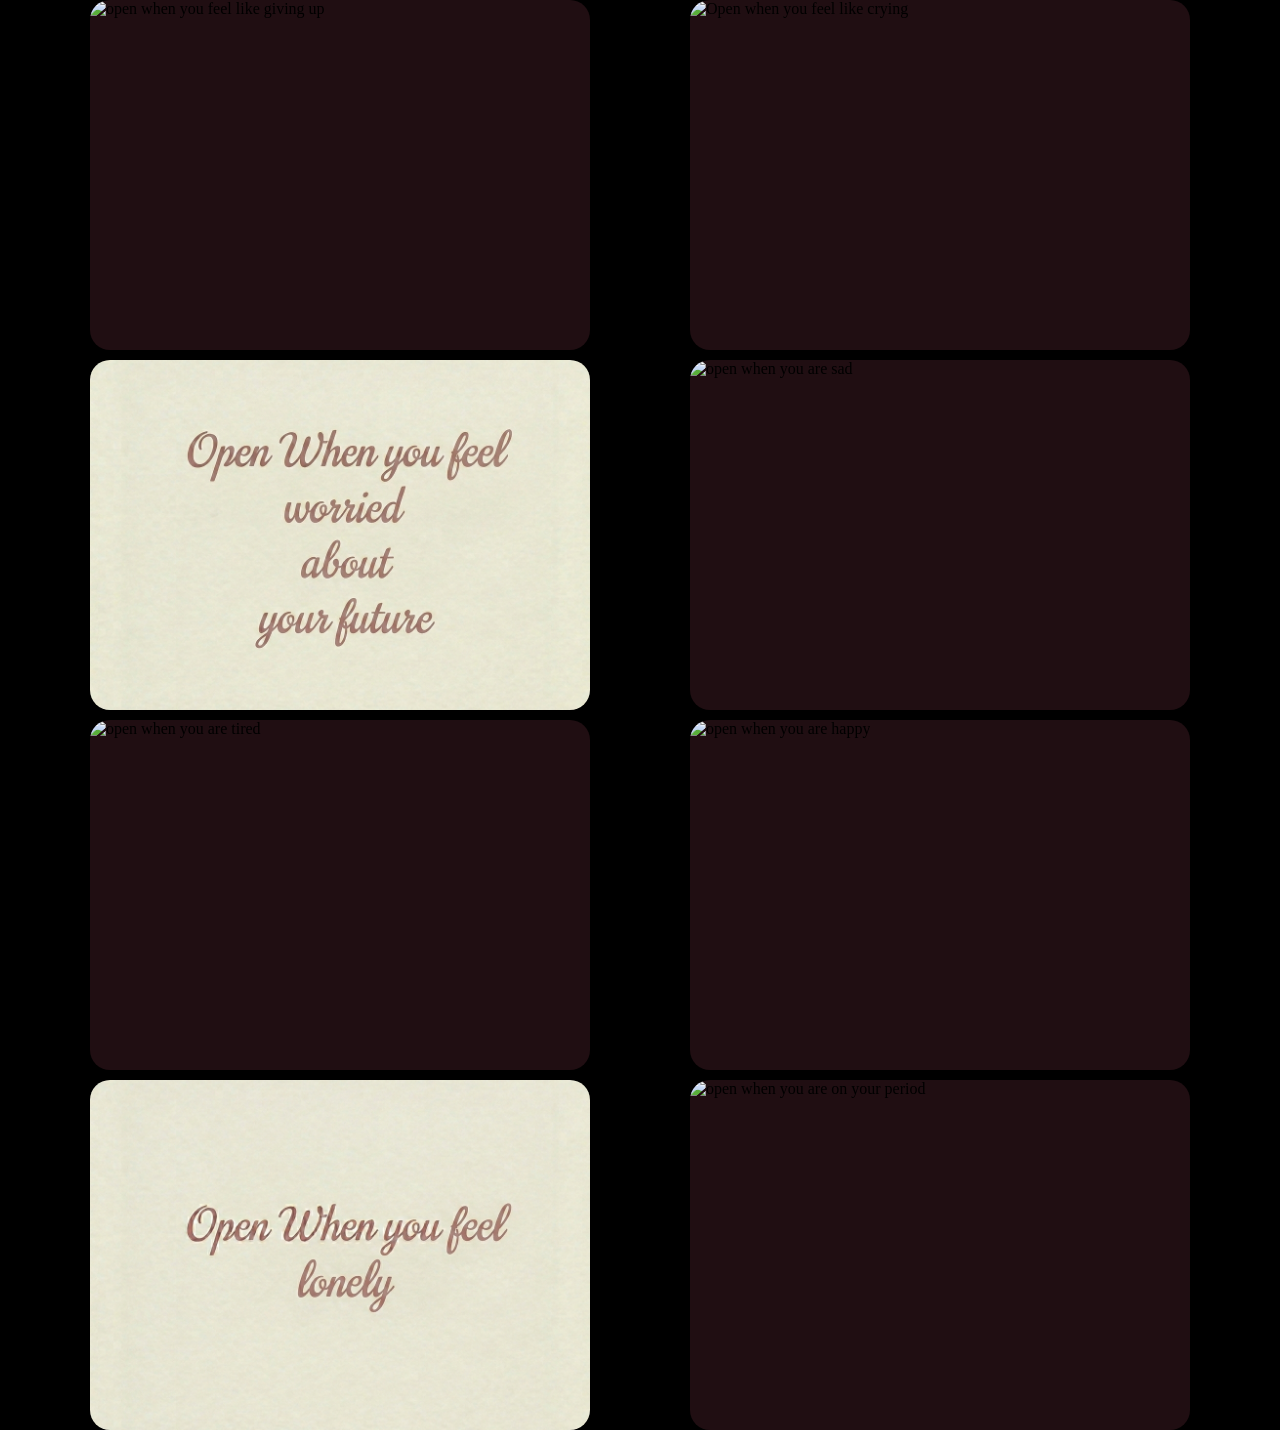
==== index.html @ acc2bc00 "Fix formatting issues in index.html" ====
<!DOCTYPE html>
<html lang="en">
<head>
    <meta charset="UTF-8">
    <meta name="viewport" content="width=device-width, initial-scale=1.0">
    <title>Document</title>
    <link rel="stylesheet" href="./style.css">
</head>
<body>
   <main>
      <div class="card">
        <img src="1772184382899.pnga" alt="open when you feel like giving up">
        <div class="bottom">
        </div>
        <div class="letter">
            <div class="lettercontent">
                <h3>Hey Love</h3>
                <a href="./giving.html" target="_blank">
                <button>Click Here</button>
            </a>
            </div>
        </div>
      </div>








      <div class="card">
        <img src="" alt="Open when you feel like crying">
        <div class="bottom">
            
        </div>
        <div class="letter">
            <div class="lettercontent">
                <h3>Hey Love</h3>
                <a href="./crying.html" target="_blank">
                <button>Click Here</button>
            </a>
                
            </div>
        </div>
      </div>







      <div class="card">
        <img src="1772184316194.png" alt="Open when you feel worried about your future">
        <div class="bottom">
            
        </div>
        <div class="letter">
            <div class="lettercontent">
                <h3>Hey Love</h3>
                <a href="./worried.html" target="_blank">
                <button>Click Here</button>
            </a>
                
            </div>
        </div>
      </div>







      <div class="card">
        <img src="" alt="open when you are sad">
        <div class="bottom">
           
        </div>
        <div class="letter">
            <div class="lettercontent">
                <h3>Hey Love</h3>
                <a href="./sad.html" target="_blank">
                    <button>Click Here</button>
                </a>
            </div>
        </div>
      </div>






      <div class="card">
        <img src="" alt="open when you are tired">
        <div class="bottom">
          
        </div>
        <div class="letter">
            <div class="lettercontent">
                <h3>Hey Love</h3>
                <a href="./tired.html" target="_blank">
                    <button>Click Here</button>
                </a>
            </div>
        </div>
      </div>






      <div class="card">
        <img src="" alt="open when you are happy">
        <div class="bottom">
        </div>
        <div class="letter">
            <div class="lettercontent">
                <h3>Hey Love</h3>
                <a href="./happy.html" target="_blank">
                    <button>Click Here</button>
                </a>
            </div>
        </div>
      </div>





      <div class="card">
        <img src="1772184332953.png" alt="open when you feel lonely">
        <div class="bottom">
        </div>
        <div class="letter">
            <div class="lettercontent">
                <h3>Hey Love</h3>
                <a href="./lonely.html">
                    <button>Click Here</button>
                </a>
            </div>
        </div>
      </div>

      <div class="card">
        <img src="" alt="open when you are on your period">
        <div class="bottom">
        </div>
        <div class="letter">
            <div class="lettercontent">
                <h3>Hey Love</h3>
                <a href="./period.html" target="_blank">
                    <button>Click Here</button>
                </a>
            </div>
        </div>
      </div>

     
    
    
    

   </main>
</body>

</html>
---- style.css ----
*{
  margin: 0;
  padding: 0;
  box-sizing: border-box;
}
html, body { height: 100%;
width: 100%;}



main{min-height: 100vh;
  width: 100%;
  display: flex;
  flex-direction: row;
  flex-wrap: wrap;
  justify-content: space-evenly;
  gap: 10px;
  background-color: black;
}
  

  .card { height: 350px;
         width: 500px;
         background-color: rgb(32, 14, 18);
         position: relative;
         border-radius: 20px;
         overflow: hidden;
  }
  .card img{ height: 100%;
  width: 100%;
  object-fit: cover;
  object-position: center;
  transition: transform 0.5s ease;
  }
  .card:hover img{transform: scale(1.1);}
  
  .bottom{ height: 40%;
  width: 100%;
  background: linear-gradient(transparent,black )   ;
  text-align: center;
  padding: 20px;
  font-size: medium;
  position: absolute;
  bottom: -100%;
  transition: all ease 1s;}
  .bottom p {
      color: white;
  }
  .card:hover .bottom{
      bottom: 0%;
  
  }

  .letter {
    position: absolute;
    top: 0;
    left: 0;
    width: 100%;
    height: 100%;
    background-color: rgba(0, 0, 0, 0.8); /* Dark overlay to make text pop */
    display: flex;
    flex-direction: column;
    align-items: center;
    justify-content: center;
    gap: 15px;
    
    /* Initial State: Hidden */
    opacity: 0;
    transition: all 0.5s ease;
    z-index: 10;
  }
  
  .letter h3 {
    color: white;
    font-family: 'Times New Roman', Times, serif;
    font-size: 1.8rem;
    transform: translateY(-20px);
    transition: transform 0.5s ease;
  }
  
  /* The "Click Here" Button Style */
  .letter button {
    padding: 10px 25px;
    border: none;
    border-radius: 50px;
    background-color: rgb(187, 60, 94);
    color: white;
    font-weight: bold;
    cursor: pointer;
    transition: scale 0.3s ease;
  }
  
  .letter button:hover {
    transform: scale(1.1);
    background-color: white;
    color: rgb(187, 60, 94);
  }
  
  /* Hover Trigger */
  .card:hover .letter {
    opacity: 1;
  }
  
  .card:hover .letter h3 {
    transform: translateY(0);
  }
  





  





  @media (max-width: 600px) {
    .card {
      width: 90%;      /* Takes up most of the phone screen width */
      height: 250px;   /* Makes them a bit shorter so you can see more cards */
    }
  
    main {
      padding: 10px;   /* Reduces space on the sides for small screens */
      gap: 15px;
    }
  }
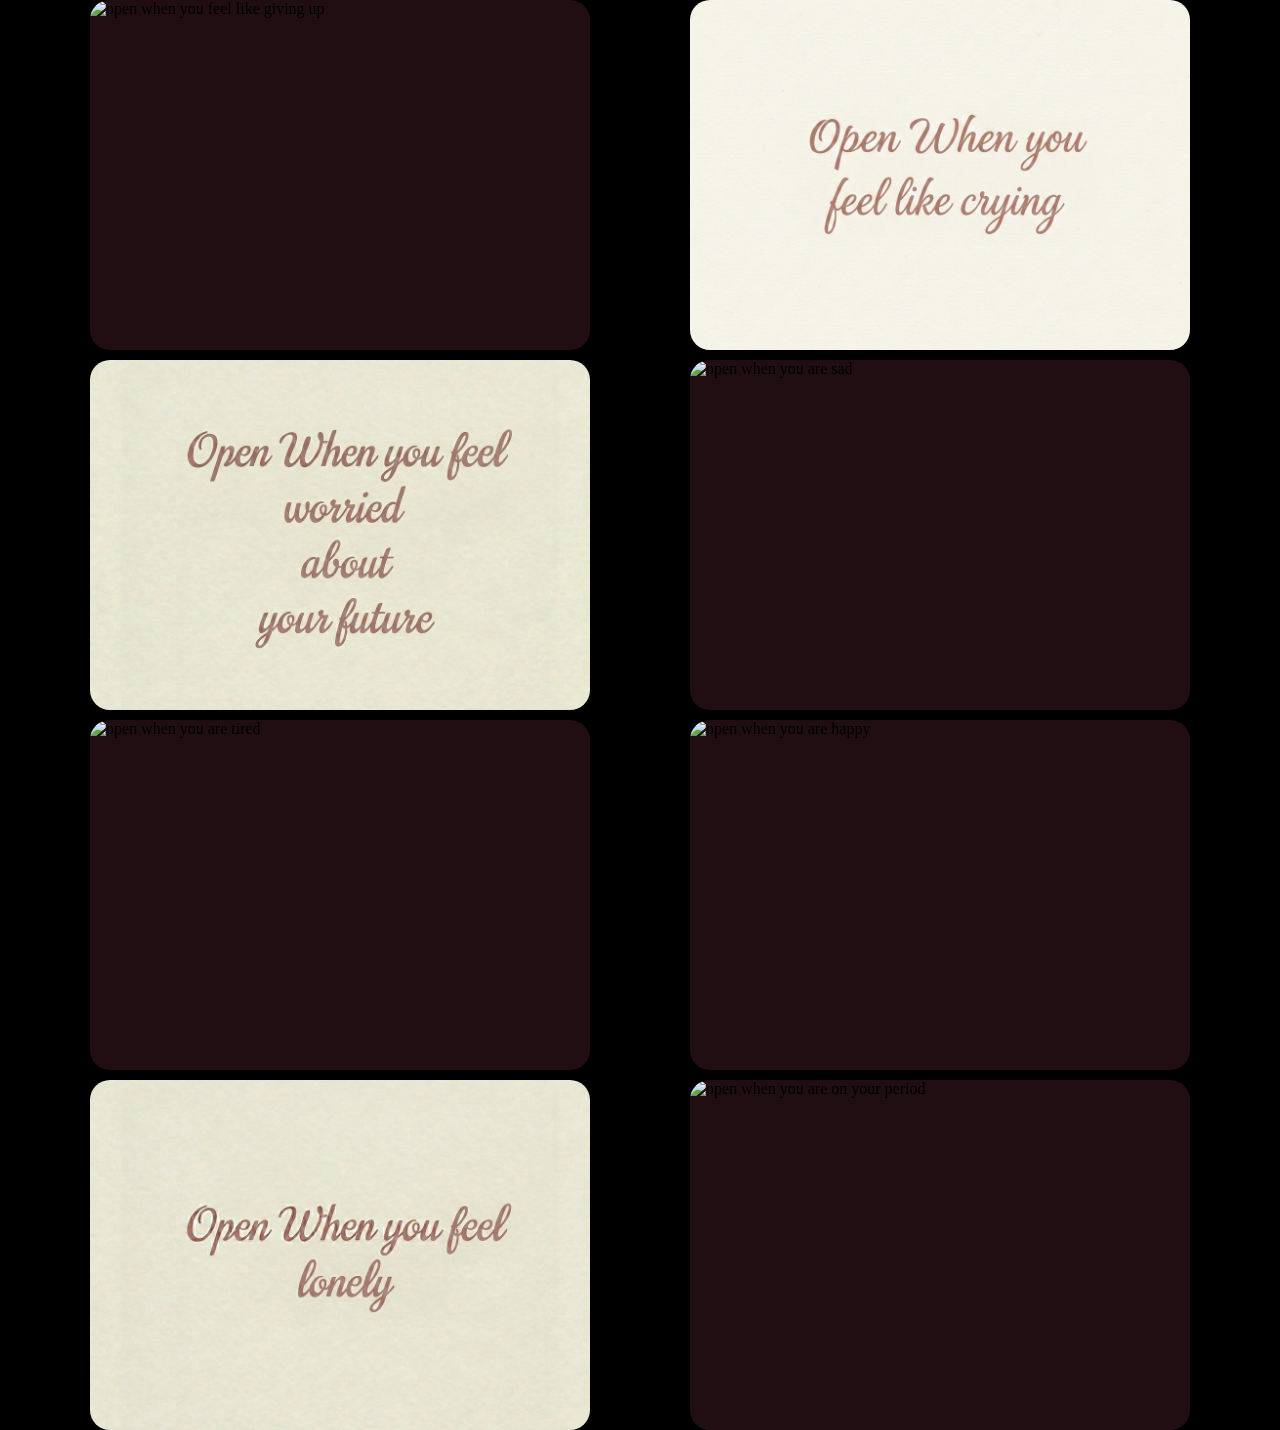
==== commit 0185c646: "Fix HTML structure and update image sources" ====
--- a/index.html
+++ b/index.html
@@ -30,7 +30,7 @@
 
 
       <div class="card">
-        <img src="" alt="Open when you feel like crying">
+        <img src="1772184414930.png" alt="Open when you feel like crying">
         <div class="bottom">
             
         </div>
@@ -172,3 +172,4 @@
 
 
 
+
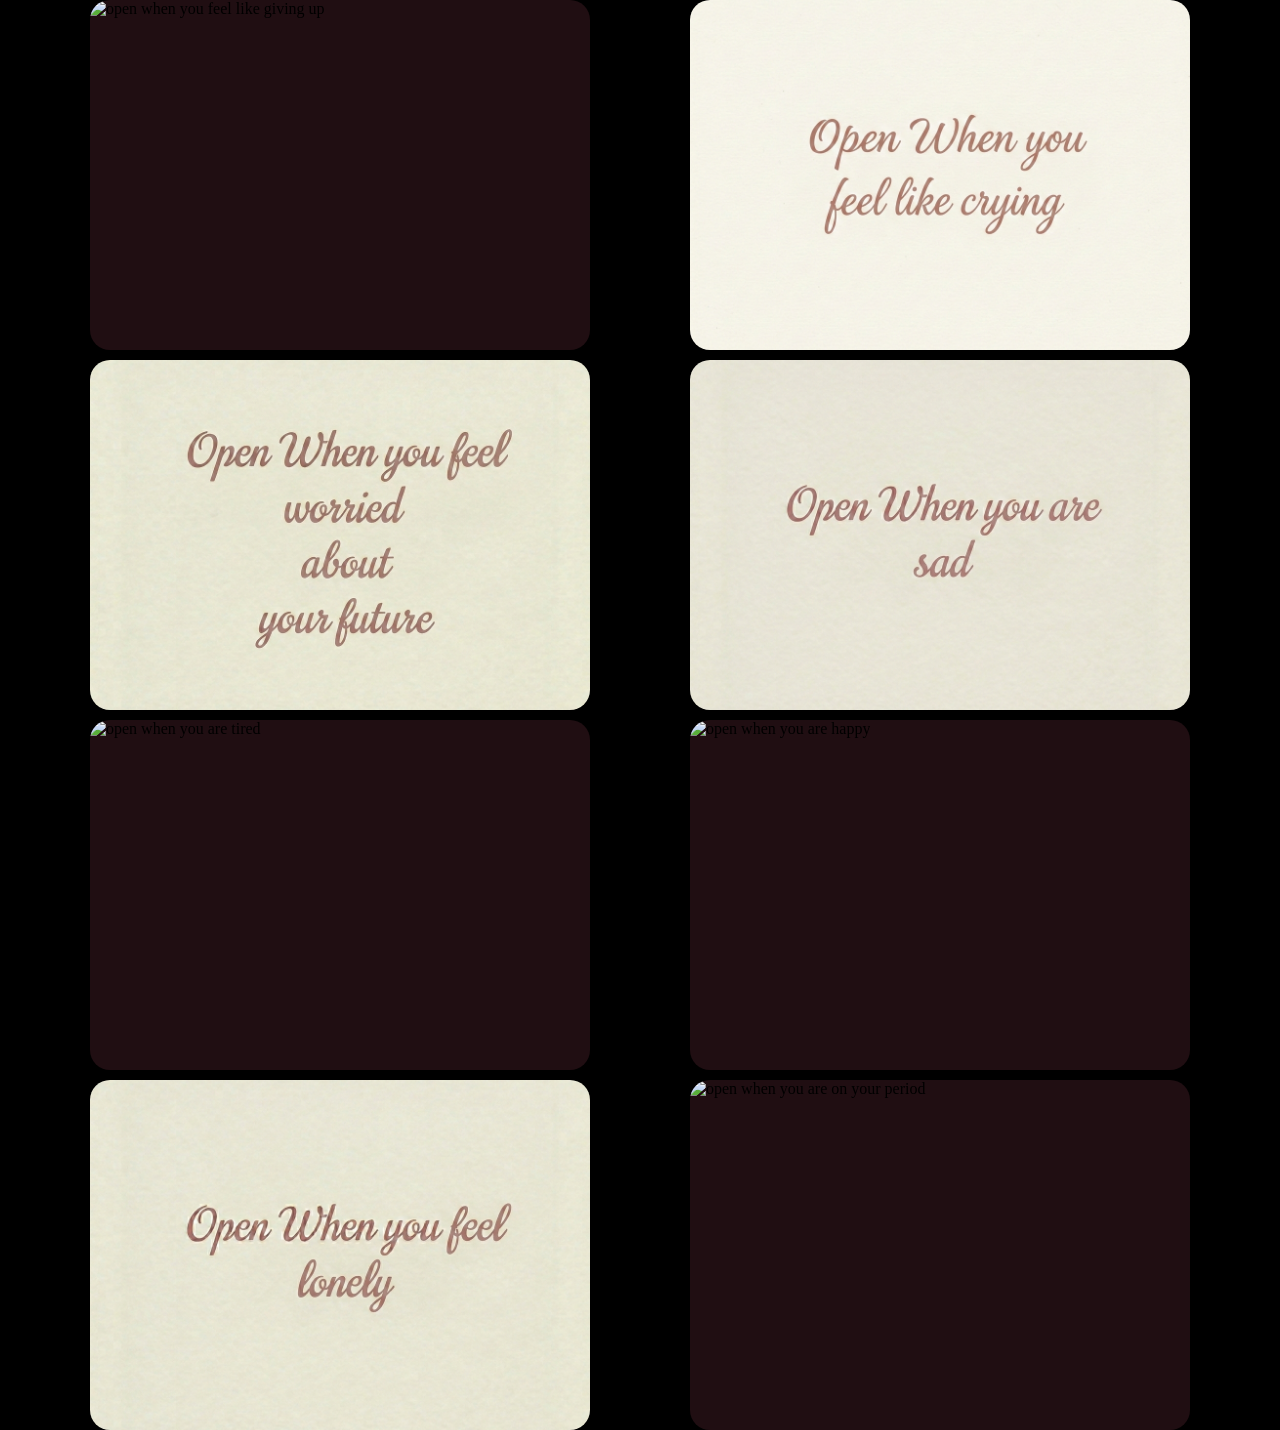
==== commit c022ba13: "Fix formatting issues in index.html" ====
--- a/index.html
+++ b/index.html
@@ -74,7 +74,7 @@
 
 
       <div class="card">
-        <img src="" alt="open when you are sad">
+        <img src="1772184363094.png" alt="open when you are sad">
         <div class="bottom">
            
         </div>
@@ -173,3 +173,4 @@
 
 
 
+
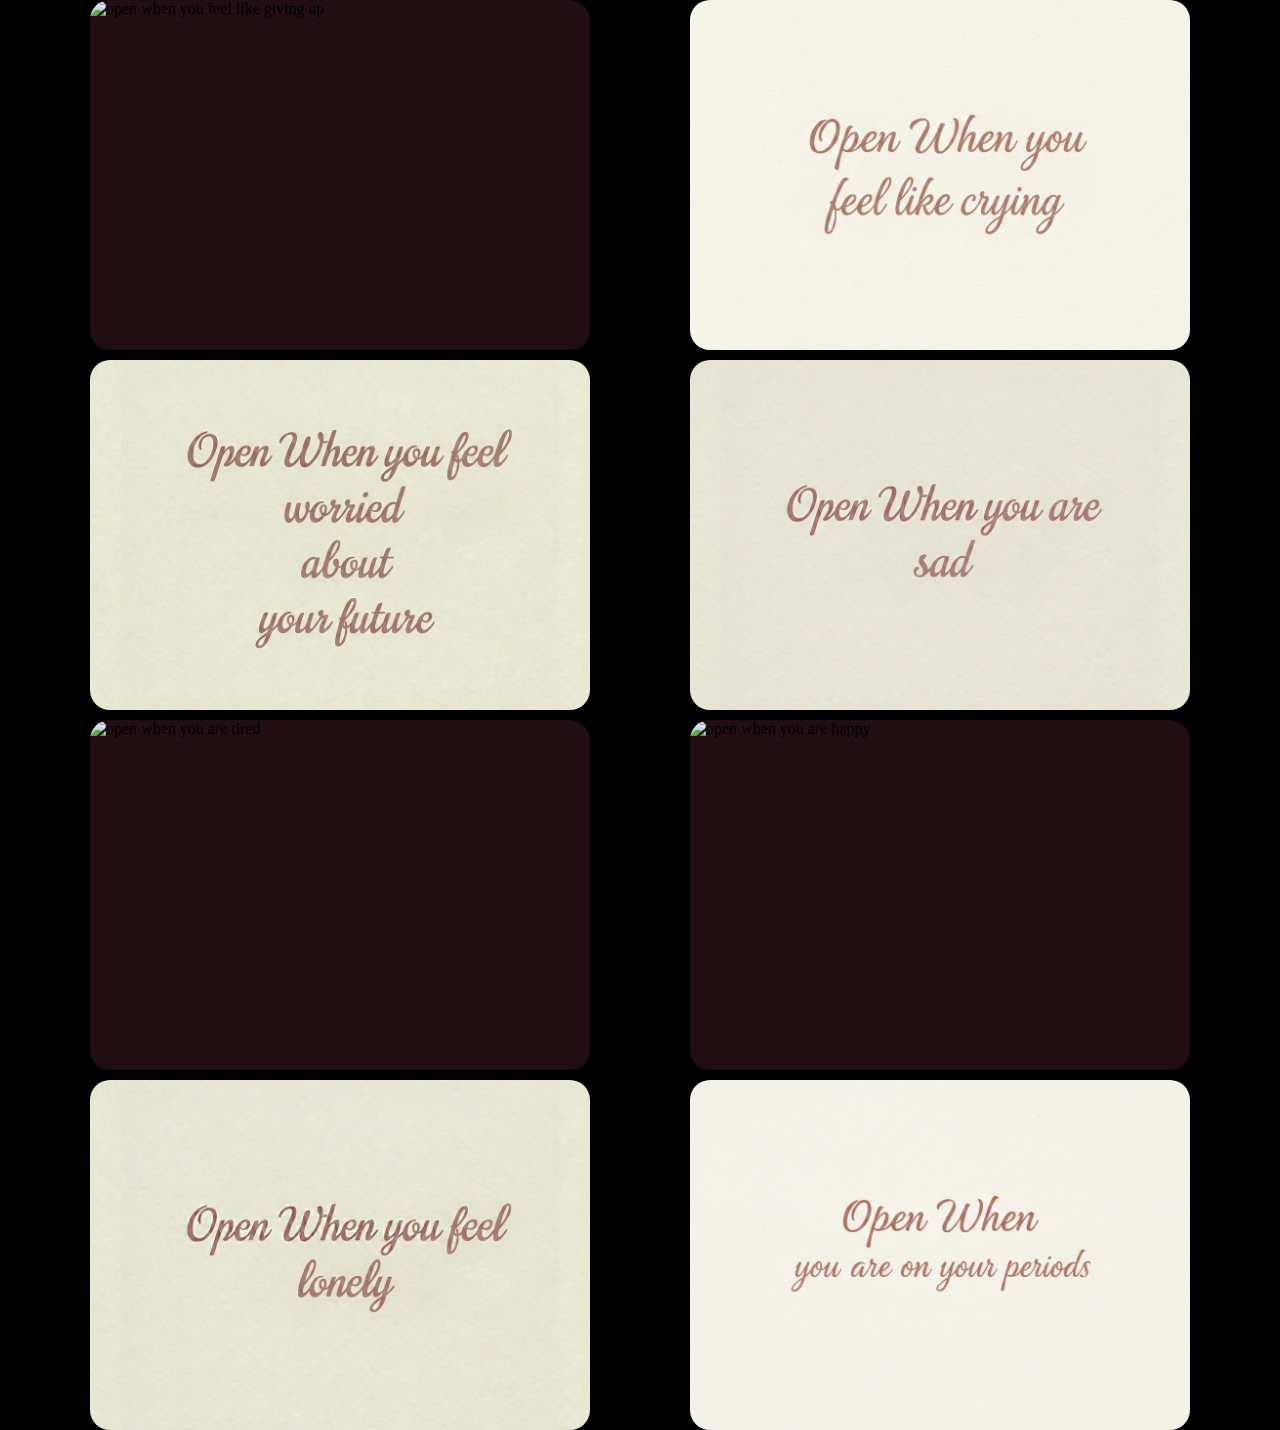
==== commit 946a3fea: "Fix formatting issues in index.html" ====
--- a/index.html
+++ b/index.html
@@ -146,7 +146,7 @@
       </div>
 
       <div class="card">
-        <img src="" alt="open when you are on your period">
+        <img src="Gemini_Generated_Image_ongn16ongn16ongn.png" alt="open when you are on your period">
         <div class="bottom">
         </div>
         <div class="letter">
@@ -174,3 +174,4 @@
 
 
 
+
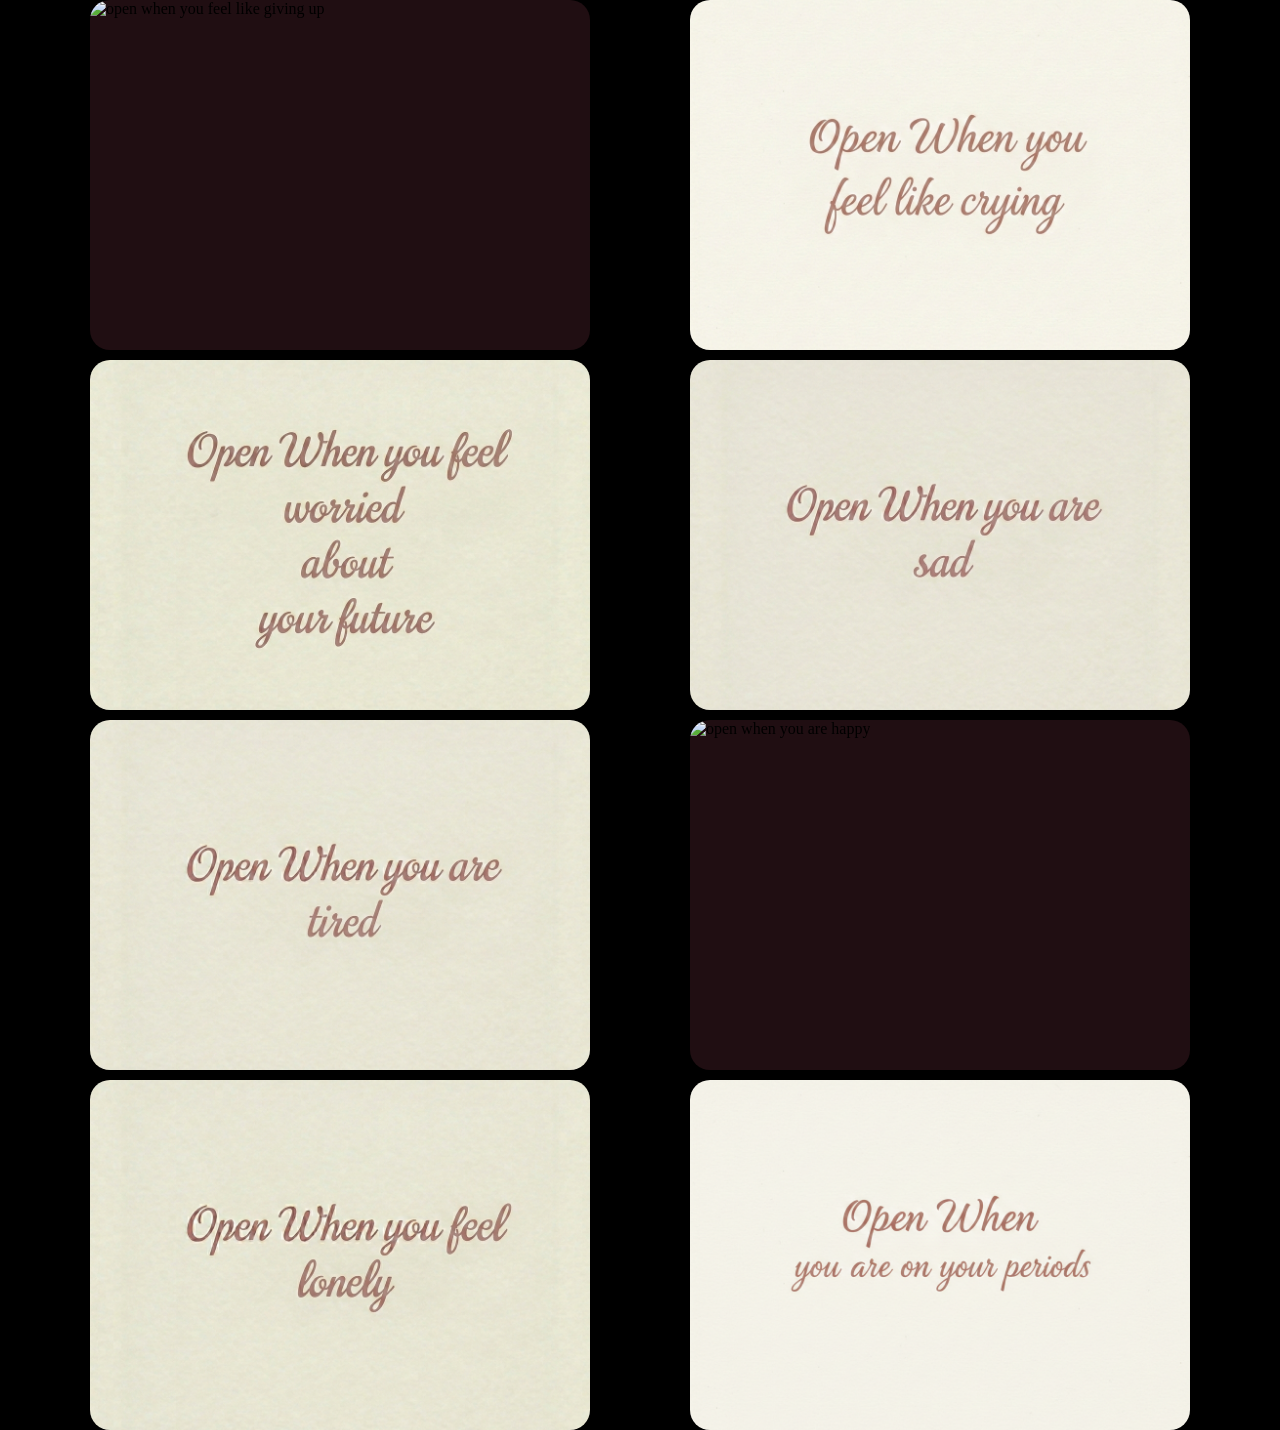
==== commit 93533829: "Fix formatting issues in index.html" ====
--- a/index.html
+++ b/index.html
@@ -94,7 +94,7 @@
 
 
       <div class="card">
-        <img src="" alt="open when you are tired">
+        <img src="1772184347523.png" alt="open when you are tired">
         <div class="bottom">
           
         </div>
@@ -175,3 +175,4 @@
 
 
 
+
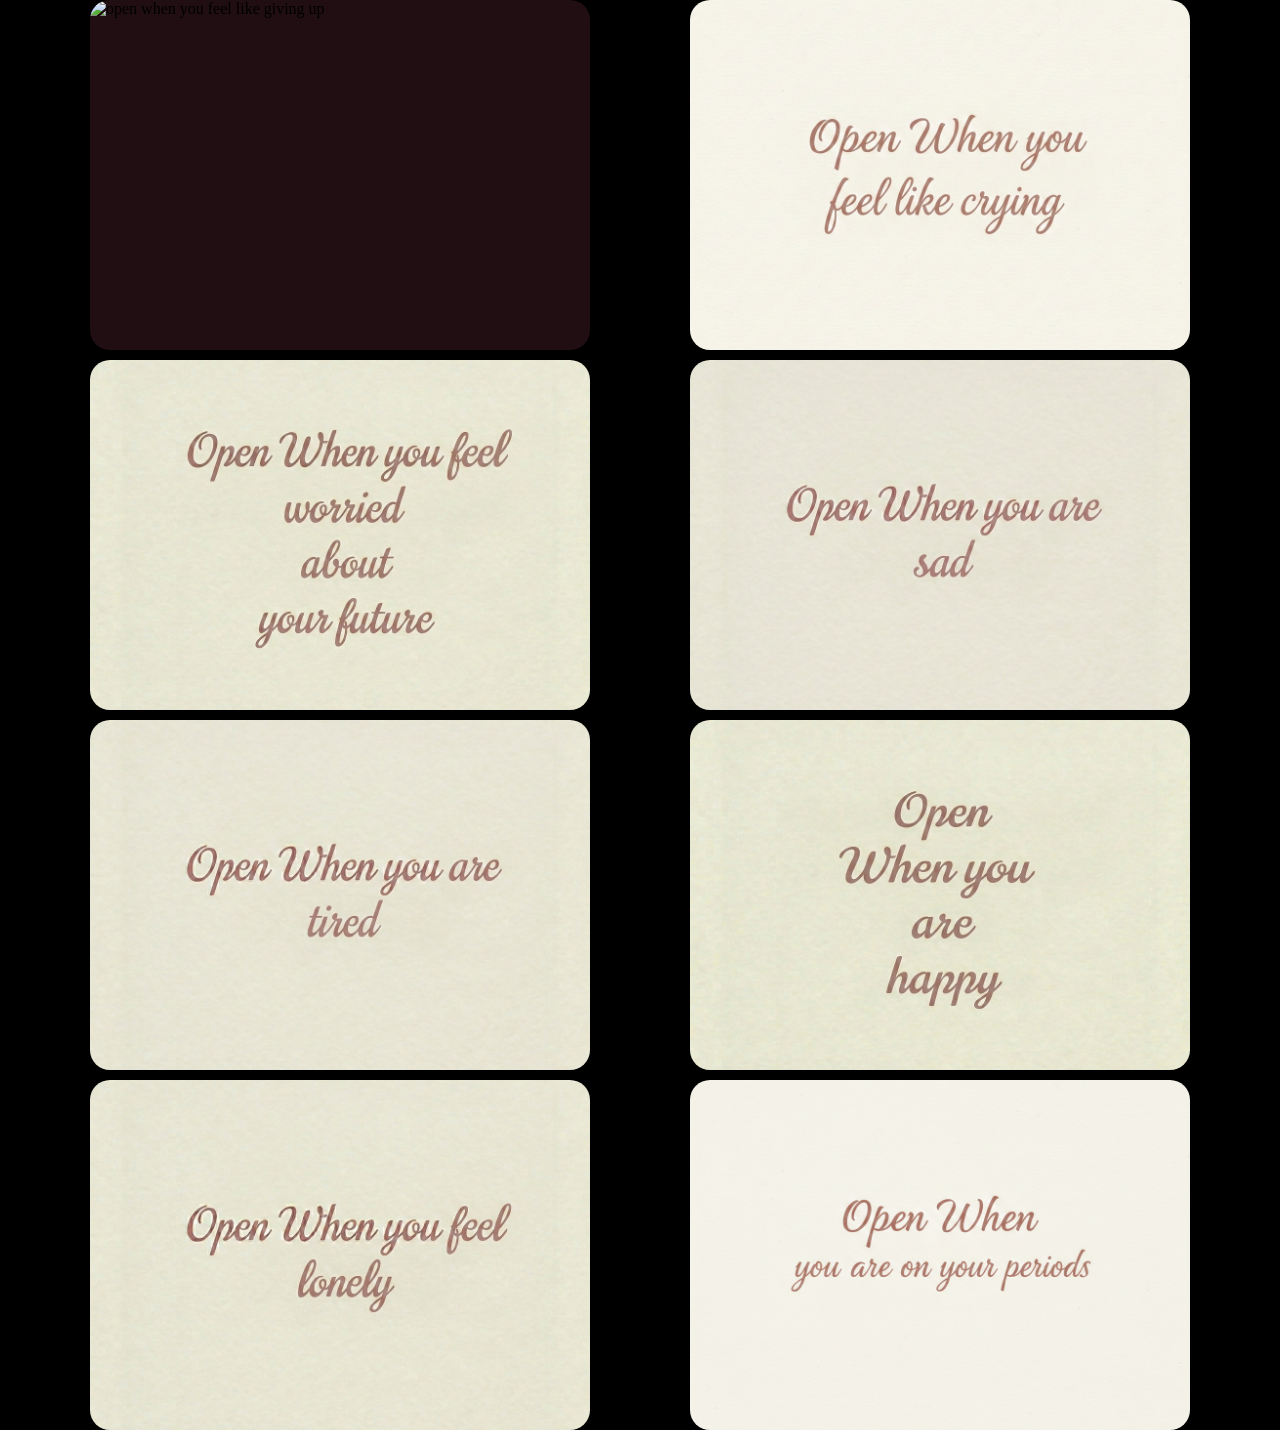
==== commit 3dbdd933: "Update index.html" ====
--- a/index.html
+++ b/index.html
@@ -114,7 +114,7 @@
 
 
       <div class="card">
-        <img src="" alt="open when you are happy">
+        <img src="1772185544866.png" alt="open when you are happy">
         <div class="bottom">
         </div>
         <div class="letter">
@@ -176,3 +176,4 @@
 
 
 
+
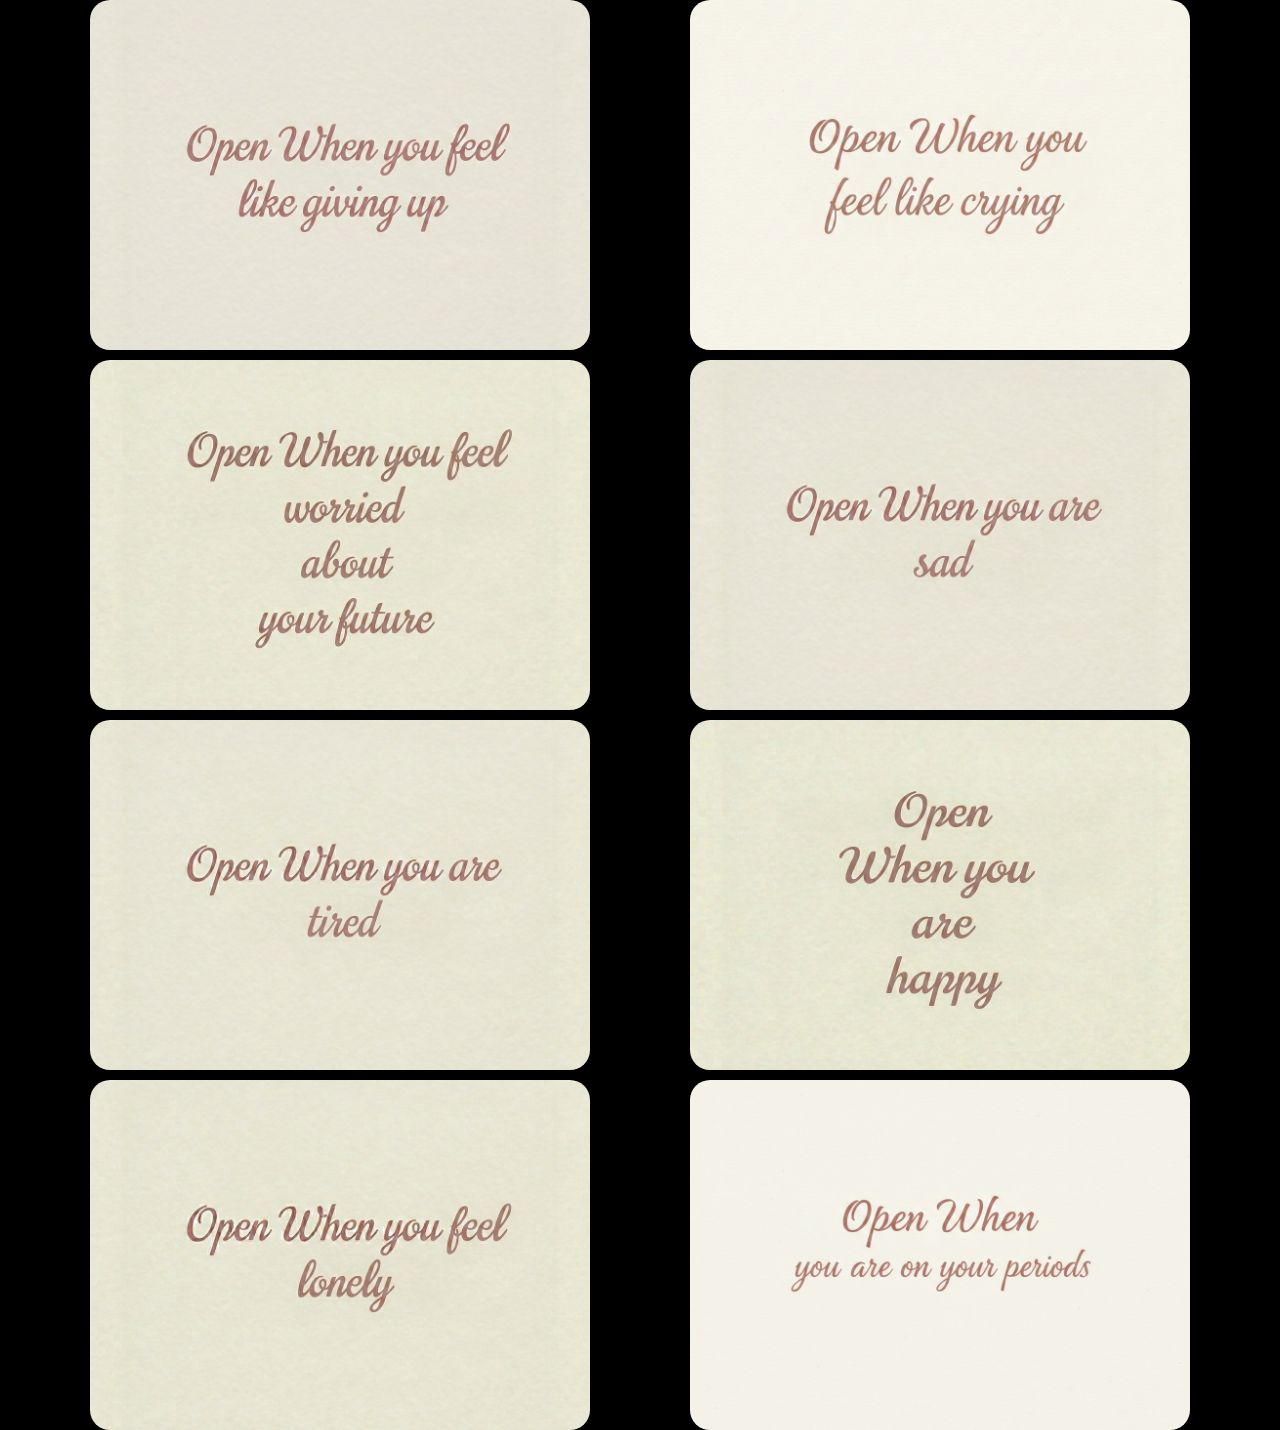
==== commit 34ee9a4a: "Fix formatting issues in index.html" ====
--- a/index.html
+++ b/index.html
@@ -9,7 +9,7 @@
 <body>
    <main>
       <div class="card">
-        <img src="1772184382899.pnga" alt="open when you feel like giving up">
+        <img src="1772184382899.png" alt="open when you feel like giving up">
         <div class="bottom">
         </div>
         <div class="letter">
@@ -177,3 +177,4 @@
 
 
 
+
